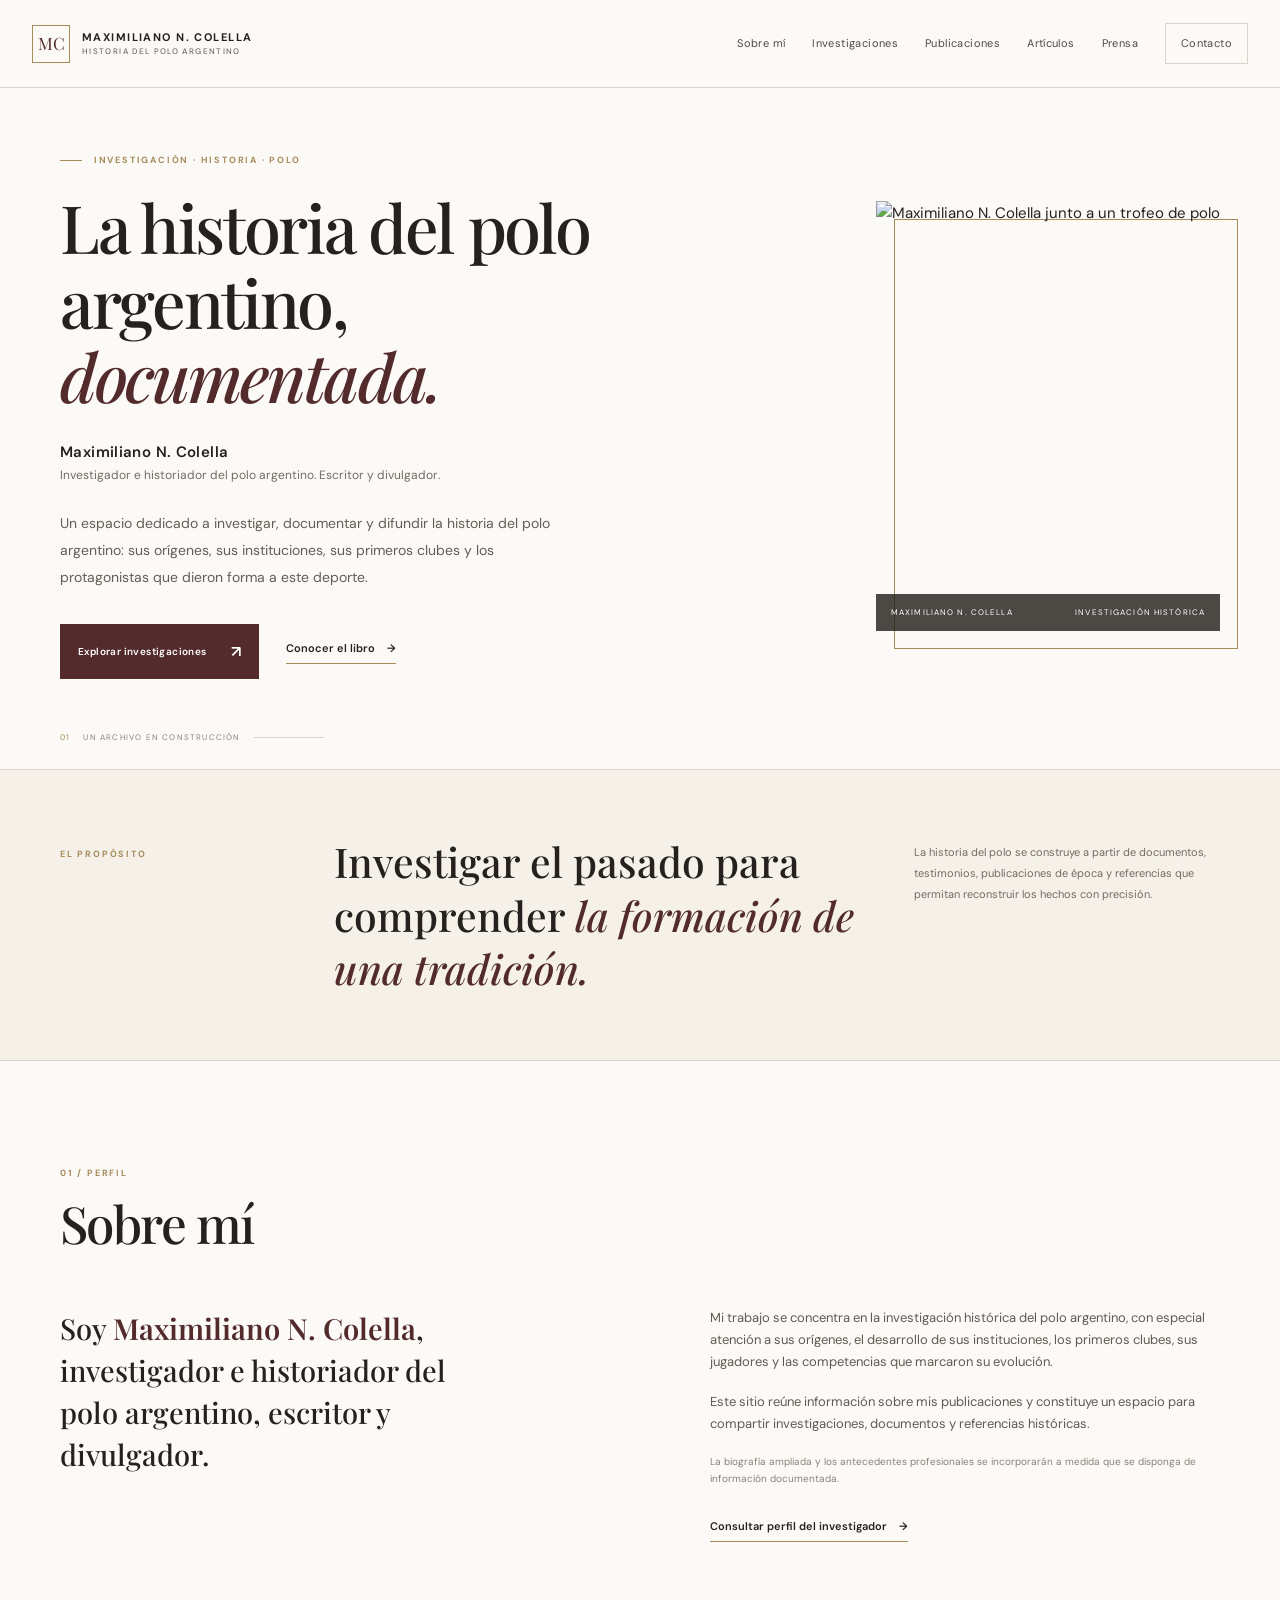
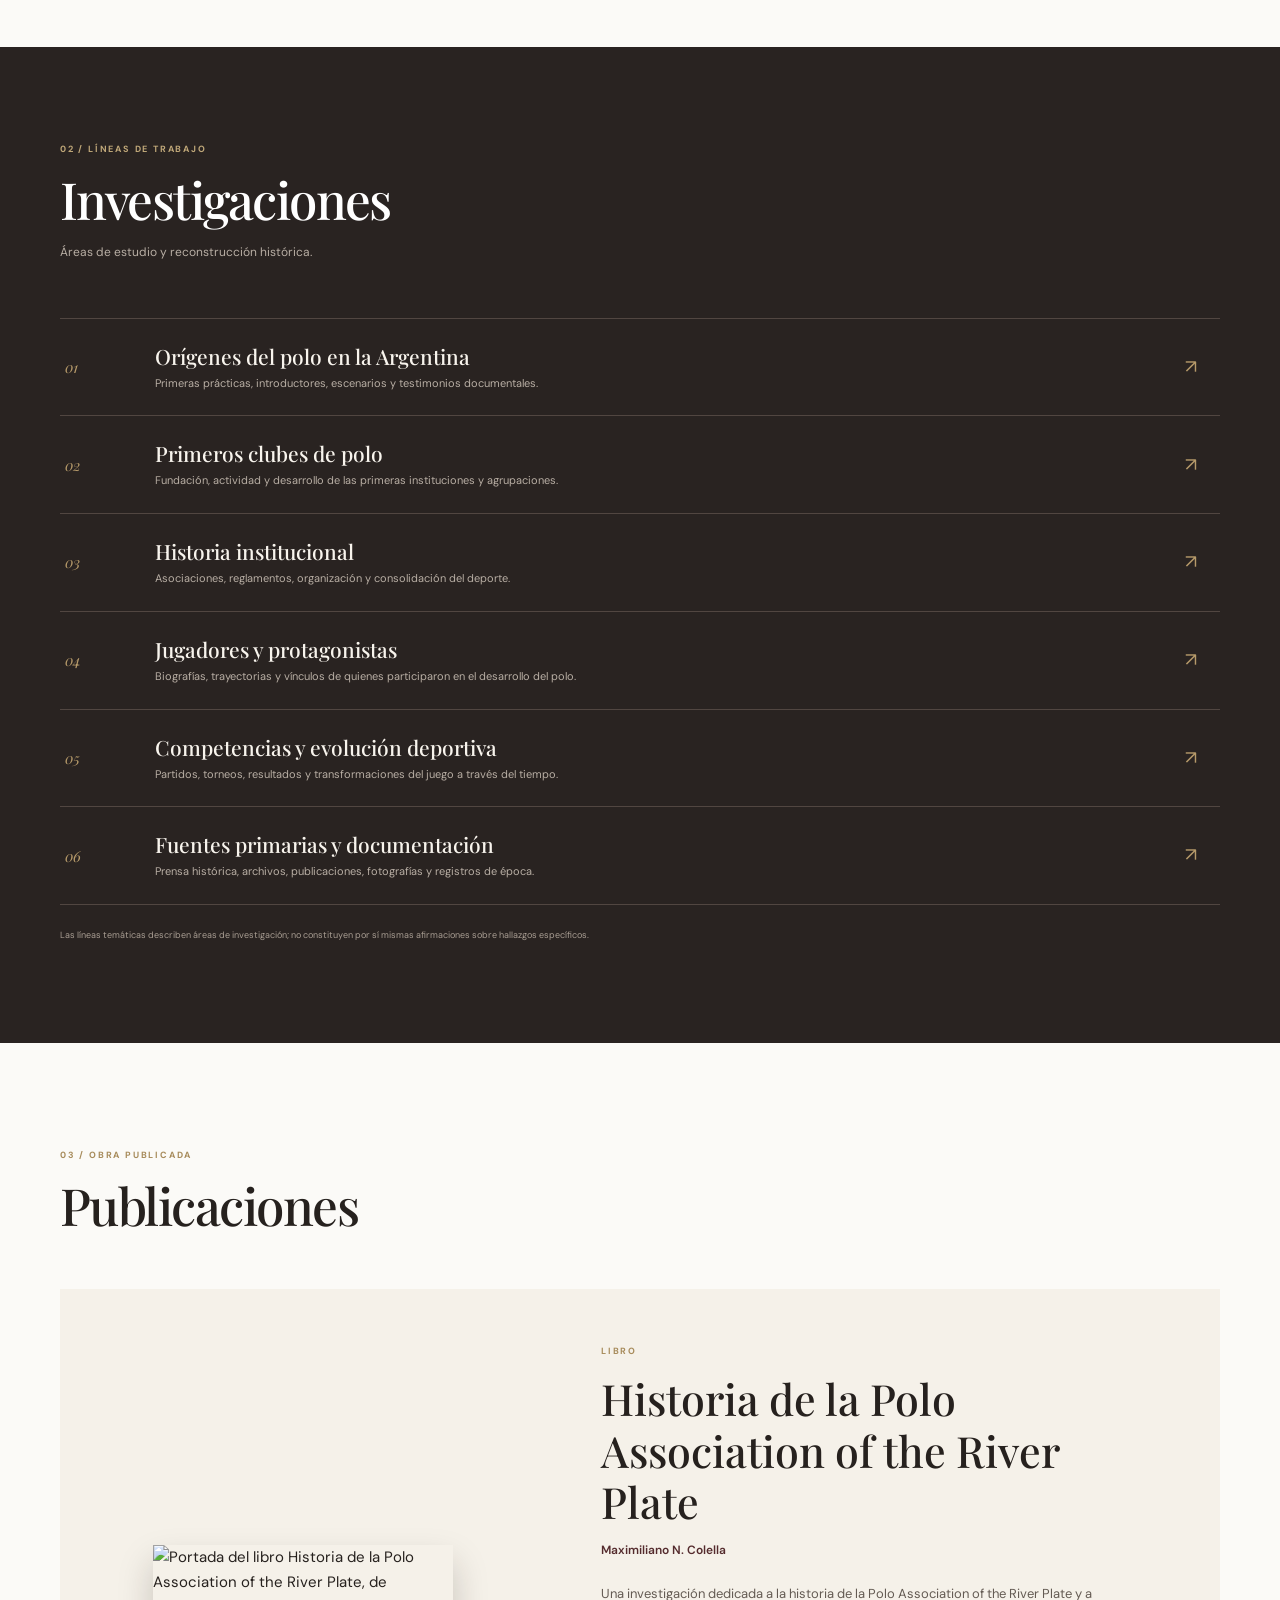
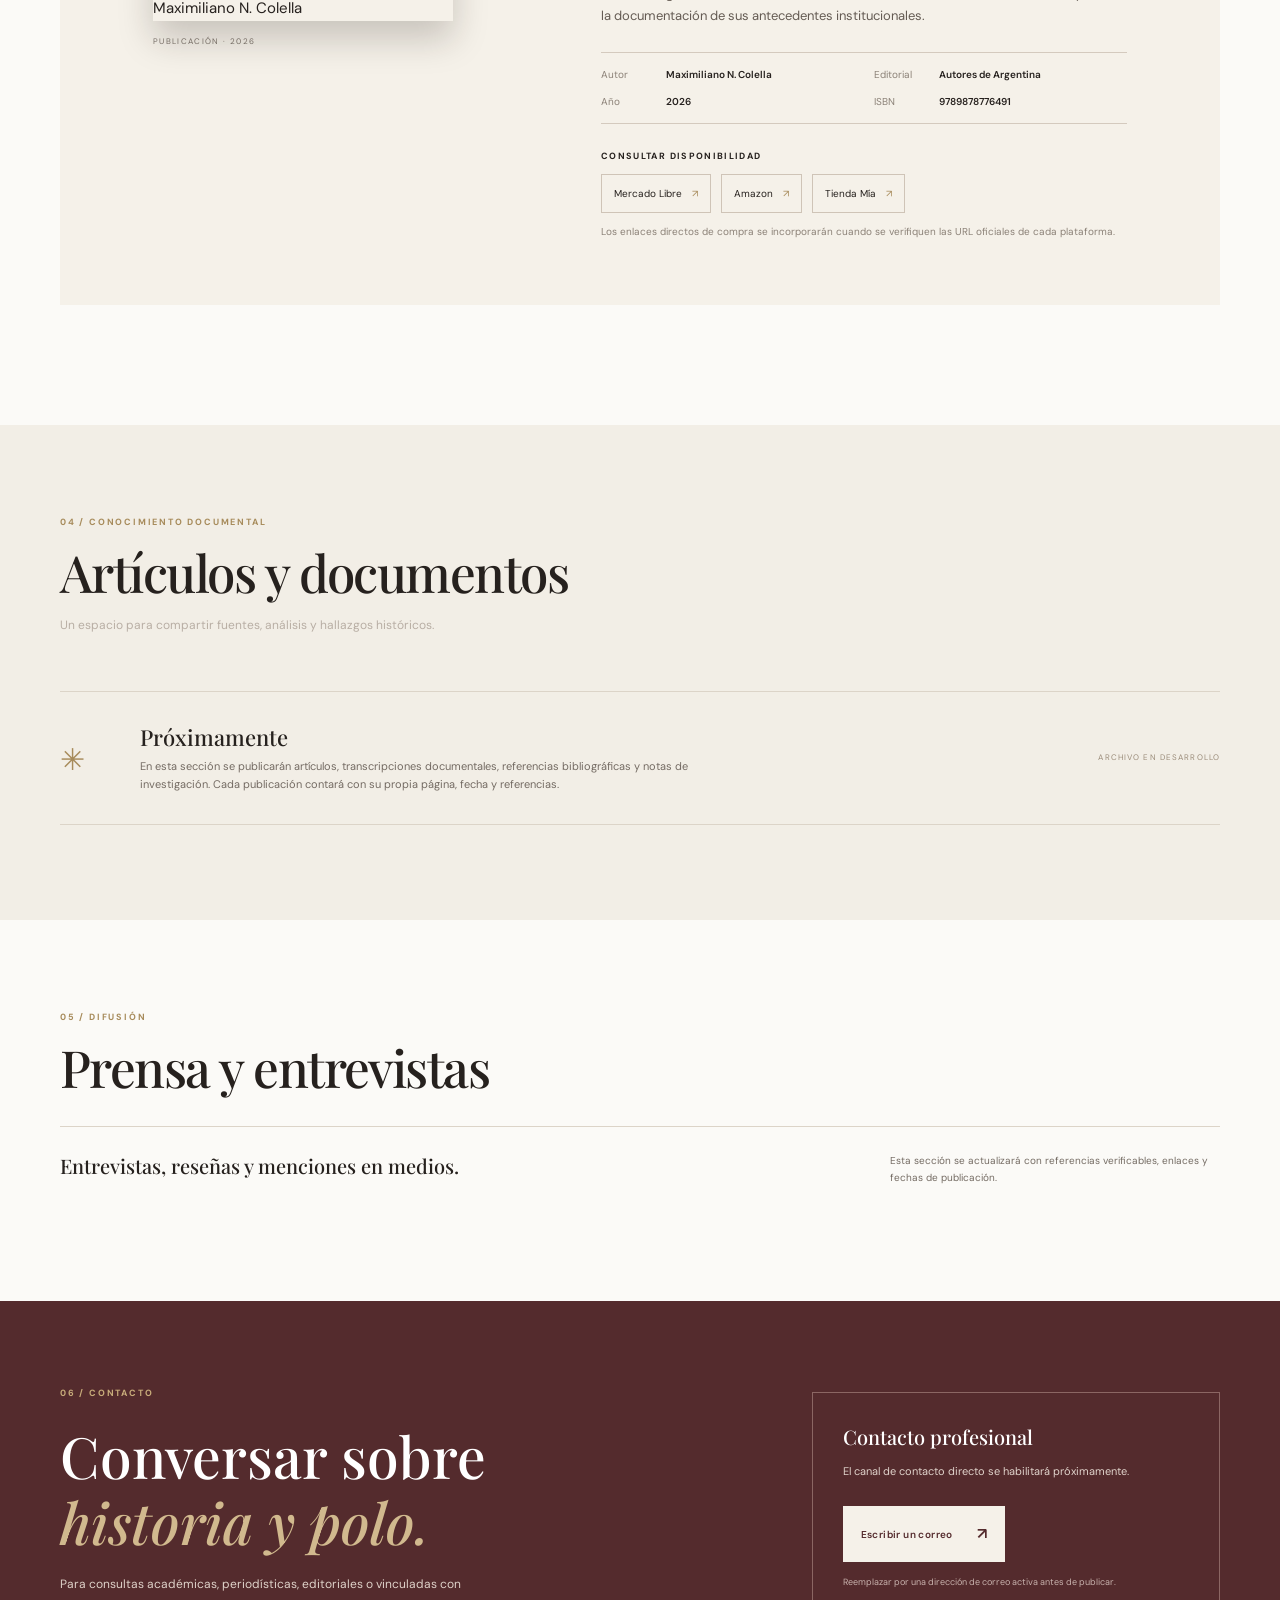
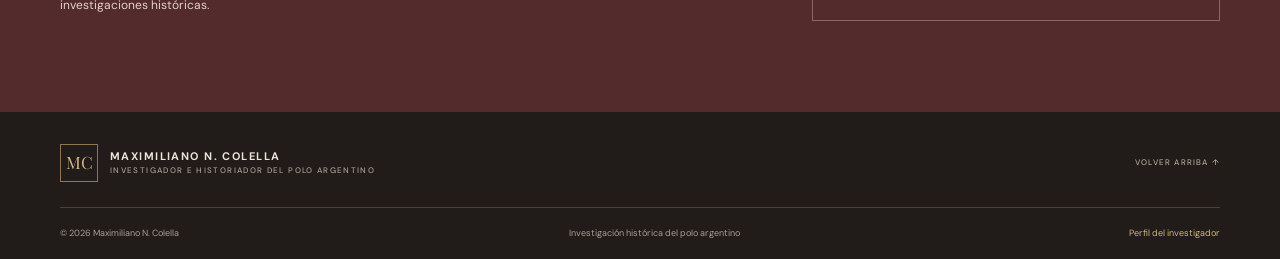
==== index.html @ 2bd2405d "Add files via upload" ====
<!doctype html>
<html lang="es-AR">
<head>
  <meta charset="utf-8">
  <meta name="viewport" content="width=device-width, initial-scale=1">
  <title>Maximiliano N. Colella | Investigador e historiador del polo argentino</title>
  <meta name="description" content="Sitio oficial de Maximiliano N. Colella, investigador e historiador del polo argentino, escritor y divulgador. Publicaciones e investigaciones sobre la historia del polo.">
  <meta name="author" content="Maximiliano N. Colella">
  <meta name="robots" content="index,follow,max-image-preview:large">
  <meta property="og:type" content="website">
  <meta property="og:locale" content="es_AR">
  <meta property="og:title" content="Maximiliano N. Colella | Historia del polo argentino">
  <meta property="og:description" content="Investigación histórica sobre los orígenes, las instituciones, los clubes y los protagonistas del polo argentino.">
  <meta property="og:image" content="assets/maximiliano-colella-trofeo.png">
  <meta name="theme-color" content="#f5f1e9">
  <link rel="canonical" href="https://TU-DOMINIO.com.ar/">
  <link rel="icon" href="assets/favicon.svg" type="image/svg+xml">
  <link rel="preconnect" href="https://fonts.googleapis.com">
  <link rel="preconnect" href="https://fonts.gstatic.com" crossorigin>
  <link href="https://fonts.googleapis.com/css2?family=DM+Sans:wght@400;500;600;700&family=Playfair+Display:wght@500;600;700&display=swap" rel="stylesheet">
  <link rel="stylesheet" href="styles.css">
  <script type="application/ld+json">
  {
    "@context":"https://schema.org",
    "@graph":[
      {
        "@type":"Person",
        "@id":"https://TU-DOMINIO.com.ar/#person",
        "name":"Maximiliano N. Colella",
        "jobTitle":"Investigador e historiador del polo argentino; escritor y divulgador",
        "description":"Investigador especializado en la historia del polo argentino.",
        "url":"https://TU-DOMINIO.com.ar/",
        "image":"https://TU-DOMINIO.com.ar/assets/maximiliano-colella-trofeo.png",
        "knowsAbout":["Historia del polo argentino","Orígenes del polo en Argentina","Historia institucional del polo","Primeros clubes de polo argentinos"]
      },
      {
        "@type":"Book",
        "@id":"https://TU-DOMINIO.com.ar/#libro-historia-parp",
        "name":"Historia de la Polo Association of the River Plate",
        "author":{"@id":"https://TU-DOMINIO.com.ar/#person"},
        "isbn":"9789878776491",
        "datePublished":"2026",
        "publisher":{"@type":"Organization","name":"Autores de Argentina"},
        "inLanguage":"es"
      },
      {
        "@type":"WebSite",
        "@id":"https://TU-DOMINIO.com.ar/#website",
        "url":"https://TU-DOMINIO.com.ar/",
        "name":"Maximiliano N. Colella",
        "inLanguage":"es-AR",
        "publisher":{"@id":"https://TU-DOMINIO.com.ar/#person"}
      }
    ]
  }
  </script>
</head>
<body>
  <a class="skip-link" href="#contenido">Saltar al contenido</a>
  <header class="site-header">
    <div class="nav-wrap">
      <a class="wordmark" href="#inicio" aria-label="Maximiliano N. Colella, inicio">
        <span class="monogram">MC</span><span class="wordmark-text">MAXIMILIANO N. COLELLA<small>HISTORIA DEL POLO ARGENTINO</small></span>
      </a>
      <button class="menu-toggle" aria-expanded="false" aria-controls="main-nav" aria-label="Abrir menú"><span></span><span></span></button>
      <nav id="main-nav" class="main-nav" aria-label="Navegación principal">
        <a href="#sobre-mi">Sobre mí</a><a href="#investigaciones">Investigaciones</a><a href="#publicaciones">Publicaciones</a><a href="#articulos">Artículos</a><a href="#prensa">Prensa</a><a href="#contacto" class="nav-contact">Contacto</a>
      </nav>
    </div>
  </header>

  <main id="contenido">
    <section class="hero section-shell" id="inicio">
      <div class="hero-copy">
        <p class="eyebrow"><span></span> INVESTIGACIÓN · HISTORIA · POLO</p>
        <h1>La historia del polo argentino, <em>documentada.</em></h1>
        <p class="hero-name">Maximiliano N. Colella</p>
        <p class="hero-role">Investigador e historiador del polo argentino. Escritor y divulgador.</p>
        <p class="hero-intro">Un espacio dedicado a investigar, documentar y difundir la historia del polo argentino: sus orígenes, sus instituciones, sus primeros clubes y los protagonistas que dieron forma a este deporte.</p>
        <div class="hero-actions"><a class="button button-dark" href="#investigaciones">Explorar investigaciones <span>↗</span></a><a class="text-link" href="#publicaciones">Conocer el libro <span>→</span></a></div>
      </div>
      <figure class="hero-photo">
        <img src="assets/maximiliano-colella-trofeo.png" alt="Maximiliano N. Colella junto a un trofeo de polo" fetchpriority="high">
        <figcaption><span>MAXIMILIANO N. COLELLA</span><span>INVESTIGACIÓN HISTÓRICA</span></figcaption>
      </figure>
      <div class="hero-index"><span>01</span><span>UN ARCHIVO EN CONSTRUCCIÓN</span><i></i></div>
    </section>

    <section class="intro-band">
      <div class="section-shell intro-grid">
        <p class="eyebrow">EL PROPÓSITO</p>
        <p class="intro-statement">Investigar el pasado para comprender <em>la formación de una tradición.</em></p>
        <p class="intro-note">La historia del polo se construye a partir de documentos, testimonios, publicaciones de época y referencias que permitan reconstruir los hechos con precisión.</p>
      </div>
    </section>

    <section class="section-shell section-block" id="sobre-mi">
      <div class="section-heading"><p class="eyebrow">01 / PERFIL</p><h2>Sobre mí</h2></div>
      <div class="about-grid">
        <div class="about-lead"><p class="large-copy">Soy <strong>Maximiliano N. Colella</strong>, investigador e historiador del polo argentino, escritor y divulgador.</p></div>
        <div class="about-body">
          <p>Mi trabajo se concentra en la investigación histórica del polo argentino, con especial atención a sus orígenes, el desarrollo de sus instituciones, los primeros clubes, sus jugadores y las competencias que marcaron su evolución.</p>
          <p>Este sitio reúne información sobre mis publicaciones y constituye un espacio para compartir investigaciones, documentos y referencias históricas.</p>
          <p class="note">La biografía ampliada y los antecedentes profesionales se incorporarán a medida que se disponga de información documentada.</p>
          <a class="text-link" href="investigador.html">Consultar perfil del investigador <span>→</span></a>
        </div>
      </div>
    </section>

    <section class="research-section" id="investigaciones">
      <div class="section-shell section-block">
        <div class="section-heading light-heading"><p class="eyebrow">02 / LÍNEAS DE TRABAJO</p><h2>Investigaciones</h2><p class="heading-note">Áreas de estudio y reconstrucción histórica.</p></div>
        <div class="research-list">
          <article class="research-item"><span class="research-number">01</span><div><h3>Orígenes del polo en la Argentina</h3><p>Primeras prácticas, introductores, escenarios y testimonios documentales.</p></div><span class="research-arrow">↗</span></article>
          <article class="research-item"><span class="research-number">02</span><div><h3>Primeros clubes de polo</h3><p>Fundación, actividad y desarrollo de las primeras instituciones y agrupaciones.</p></div><span class="research-arrow">↗</span></article>
          <article class="research-item"><span class="research-number">03</span><div><h3>Historia institucional</h3><p>Asociaciones, reglamentos, organización y consolidación del deporte.</p></div><span class="research-arrow">↗</span></article>
          <article class="research-item"><span class="research-number">04</span><div><h3>Jugadores y protagonistas</h3><p>Biografías, trayectorias y vínculos de quienes participaron en el desarrollo del polo.</p></div><span class="research-arrow">↗</span></article>
          <article class="research-item"><span class="research-number">05</span><div><h3>Competencias y evolución deportiva</h3><p>Partidos, torneos, resultados y transformaciones del juego a través del tiempo.</p></div><span class="research-arrow">↗</span></article>
          <article class="research-item"><span class="research-number">06</span><div><h3>Fuentes primarias y documentación</h3><p>Prensa histórica, archivos, publicaciones, fotografías y registros de época.</p></div><span class="research-arrow">↗</span></article>
        </div>
        <p class="research-footnote">Las líneas temáticas describen áreas de investigación; no constituyen por sí mismas afirmaciones sobre hallazgos específicos.</p>
      </div>
    </section>

    <section class="section-shell section-block publication-section" id="publicaciones">
      <div class="section-heading"><p class="eyebrow">03 / OBRA PUBLICADA</p><h2>Publicaciones</h2></div>
      <article class="book-feature">
        <div class="book-image-wrap"><img src="assets/historia-polo-association-river-plate.jpg" alt="Portada del libro Historia de la Polo Association of the River Plate, de Maximiliano N. Colella" loading="lazy"><span class="book-image-caption">PUBLICACIÓN · 2026</span></div>
        <div class="book-info">
          <p class="eyebrow">LIBRO</p>
          <h3>Historia de la Polo Association of the River Plate</h3>
          <p class="book-author">Maximiliano N. Colella</p>
          <p class="book-description">Una investigación dedicada a la historia de la Polo Association of the River Plate y a la documentación de sus antecedentes institucionales.</p>
          <dl class="book-data"><div><dt>Autor</dt><dd>Maximiliano N. Colella</dd></div><div><dt>Editorial</dt><dd>Autores de Argentina</dd></div><div><dt>Año</dt><dd>2026</dd></div><div><dt>ISBN</dt><dd>9789878776491</dd></div></dl>
          <p class="buy-label">Consultar disponibilidad</p>
          <div class="buy-links"><a href="#contacto" aria-label="Consultar compra en Mercado Libre">Mercado Libre <span>↗</span></a><a href="#contacto" aria-label="Consultar compra en Amazon">Amazon <span>↗</span></a><a href="#contacto" aria-label="Consultar compra en Tienda Mía">Tienda Mía <span>↗</span></a></div>
          <p class="note">Los enlaces directos de compra se incorporarán cuando se verifiquen las URL oficiales de cada plataforma.</p>
        </div>
      </article>
    </section>

    <section class="articles-section" id="articulos">
      <div class="section-shell section-block">
        <div class="section-heading"><p class="eyebrow">04 / CONOCIMIENTO DOCUMENTAL</p><h2>Artículos y documentos</h2><p class="heading-note">Un espacio para compartir fuentes, análisis y hallazgos históricos.</p></div>
        <div class="empty-state"><span class="empty-mark">✳</span><div><h3>Próximamente</h3><p>En esta sección se publicarán artículos, transcripciones documentales, referencias bibliográficas y notas de investigación. Cada publicación contará con su propia página, fecha y referencias.</p></div><span class="empty-label">ARCHIVO EN DESARROLLO</span></div>
      </div>
    </section>

    <section class="section-shell section-block press-section" id="prensa">
      <div class="section-heading"><p class="eyebrow">05 / DIFUSIÓN</p><h2>Prensa y entrevistas</h2></div>
      <div class="press-placeholder"><p>Entrevistas, reseñas y menciones en medios.</p><span>Esta sección se actualizará con referencias verificables, enlaces y fechas de publicación.</span></div>
    </section>

    <section class="contact-section" id="contacto">
      <div class="section-shell contact-grid">
        <div><p class="eyebrow">06 / CONTACTO</p><h2>Conversar sobre<br><em>historia y polo.</em></h2><p>Para consultas académicas, periodísticas, editoriales o vinculadas con investigaciones históricas.</p></div>
        <div class="contact-card"><p class="contact-card-title">Contacto profesional</p><p>El canal de contacto directo se habilitará próximamente.</p><a class="button button-light" href="mailto:CONTACTO@TU-DOMINIO.com.ar">Escribir un correo <span>↗</span></a><small>Reemplazar por una dirección de correo activa antes de publicar.</small></div>
      </div>
    </section>
  </main>

  <footer class="site-footer">
    <div class="section-shell footer-top"><a class="wordmark footer-wordmark" href="#inicio"><span class="monogram">MC</span><span class="wordmark-text">MAXIMILIANO N. COLELLA<small>INVESTIGADOR E HISTORIADOR DEL POLO ARGENTINO</small></span></a><a href="#inicio" class="back-top">VOLVER ARRIBA ↑</a></div>
    <div class="section-shell footer-bottom"><span>© <span id="year">2026</span> Maximiliano N. Colella</span><span>Investigación histórica del polo argentino</span><a href="investigador.html">Perfil del investigador</a></div>
  </footer>
  <script src="script.js"></script>
</body>
</html>
---- styles.css ----
@import url('https://fonts.googleapis.com/css2?family=DM+Sans:wght@400;500;600;700&family=Playfair+Display:ital,wght@0,500;0,600;0,700;1,500;1,600&display=swap');
:root{--paper:#f5f1e9;--white:#fbfaf7;--ink:#26211e;--muted:#746b63;--wine:#542b2d;--gold:#a78b5b;--line:#dcd4c8;--serif:'Playfair Display',Georgia,serif;--sans:'DM Sans',Arial,sans-serif}
*{box-sizing:border-box}html{scroll-behavior:smooth;scroll-padding-top:88px}body{margin:0;background:var(--white);color:var(--ink);font-family:var(--sans);font-size:15px;line-height:1.7;-webkit-font-smoothing:antialiased}a{color:inherit;text-decoration:none}.section-shell{width:min(1160px,calc(100% - 64px));margin-inline:auto}.skip-link{position:absolute;left:-999px;top:10px;background:white;padding:10px;z-index:100}.skip-link:focus{left:10px}.site-header{height:88px;border-bottom:1px solid var(--line);background:rgba(251,250,247,.96);position:sticky;top:0;z-index:20;backdrop-filter:blur(12px)}.nav-wrap{width:min(1320px,calc(100% - 64px));height:100%;margin:auto;display:flex;align-items:center;justify-content:space-between}.wordmark{display:flex;align-items:center;gap:12px}.monogram{width:38px;height:38px;border:1px solid var(--gold);display:grid;place-items:center;color:var(--wine);font-family:var(--serif);font-size:17px}.wordmark-text{font-size:11px;letter-spacing:.13em;font-weight:700;line-height:1.45}.wordmark-text small{display:block;font-size:8px;letter-spacing:.17em;color:var(--muted);font-weight:500}.main-nav{display:flex;align-items:center;gap:27px;font-size:11px;letter-spacing:.035em;color:#514943}.main-nav a{transition:color .2s}.main-nav a:hover,.text-link:hover{color:var(--gold)}.nav-contact{border:1px solid var(--line);padding:10px 15px}.menu-toggle{display:none;background:none;border:0}.hero{min-height:660px;display:grid;grid-template-columns:1.03fr .97fr;align-items:center;gap:8%;padding-top:65px;padding-bottom:90px;position:relative}.eyebrow{font-size:9px;letter-spacing:.2em;font-weight:700;color:var(--gold);margin:0 0 22px}.eyebrow span{display:inline-block;width:22px;height:1px;background:var(--gold);vertical-align:middle;margin-right:8px}.hero h1{font:500 clamp(42px,5.2vw,70px)/1.12 var(--serif);letter-spacing:-.035em;margin:0 0 28px;max-width:620px}.hero h1 em,.intro-statement em,.contact-section h2 em{color:var(--wine);font-weight:500}.hero-name{font:600 15px var(--sans);letter-spacing:.025em;margin:0 0 3px}.hero-role{font-size:12px;color:var(--muted);margin:0 0 25px}.hero-intro{font-size:14px;color:#655d56;max-width:490px;line-height:1.9}.hero-actions{display:flex;align-items:center;gap:27px;margin-top:34px}.button{display:inline-flex;align-items:center;gap:24px;padding:14px 18px;font-size:10px;letter-spacing:.04em;font-weight:600}.button span{font-size:16px}.button-dark{background:var(--wine);color:#fff}.button-dark:hover{background:#3e2022}.text-link{font-size:11px;font-weight:600;border-bottom:1px solid var(--gold);padding-bottom:5px}.text-link span{margin-left:9px}.hero-photo{margin:0;position:relative;max-width:490px;justify-self:end}.hero-photo:before{content:"";position:absolute;inset:18px -18px -18px 18px;border:1px solid var(--gold);z-index:0}.hero-photo img{display:block;width:100%;aspect-ratio:4/5;object-fit:cover;object-position:center 22%;position:relative;z-index:1;filter:saturate(.82)}.hero-photo figcaption{position:absolute;bottom:0;left:0;right:0;z-index:2;background:rgba(38,33,30,.82);color:#fff;padding:12px 15px;display:flex;justify-content:space-between;font-size:8px;letter-spacing:.14em}.hero-index{position:absolute;bottom:25px;left:0;right:0;display:flex;align-items:center;gap:13px;color:#8d8378;font-size:8px;letter-spacing:.15em}.hero-index span:first-child{color:var(--gold)}.hero-index i{height:1px;background:var(--line);width:70px}.intro-band{background:var(--paper);border-block:1px solid var(--line);padding:65px 0}.intro-grid{display:grid;grid-template-columns:.65fr 1.5fr .85fr;gap:40px;align-items:start}.intro-grid .eyebrow{margin-top:12px}.intro-statement{font:500 clamp(26px,3.2vw,42px)/1.3 var(--serif);margin:0;max-width:600px}.intro-note{font-size:11px;line-height:1.9;color:var(--muted);margin:7px 0 0}.section-block{padding-top:105px;padding-bottom:105px}.section-heading{margin-bottom:55px}.section-heading h2{font:500 clamp(37px,4vw,52px)/1.1 var(--serif);letter-spacing:-.03em;margin:0}.section-heading .eyebrow{margin-bottom:14px}.about-grid{display:grid;grid-template-columns:1fr 1fr;gap:12%}.large-copy{font:500 29px/1.45 var(--serif);margin:0;max-width:450px}.large-copy strong{color:var(--wine);font-weight:600}.about-body{max-width:510px;color:#625a53;font-size:13px}.about-body p{margin:0 0 18px}.about-body .note,.note{font-size:10px;color:#8b8177;line-height:1.7}.about-body .text-link{display:inline-block;margin-top:12px;color:var(--ink)}.research-section{background:#292321;color:#f8f4ed}.research-section .section-block{padding-top:95px;padding-bottom:100px}.light-heading .eyebrow{color:#c0a879}.light-heading h2{color:#fff}.heading-note{color:#b8aea4;font-size:12px;margin:15px 0 0}.research-list{border-top:1px solid #514641}.research-item{display:grid;grid-template-columns:70px 1fr 30px;gap:20px;align-items:center;padding:23px 5px;border-bottom:1px solid #514641}.research-number{font:italic 15px var(--serif);color:#b69a6a}.research-item h3{font:500 21px var(--serif);margin:0 0 4px}.research-item p{font-size:11px;color:#b8aea4;margin:0}.research-arrow{color:#b69a6a;font-size:19px}.research-footnote{font-size:9px;color:#a99e93;margin:23px 0 0}.publication-section{padding-bottom:120px}.book-feature{display:grid;grid-template-columns:.8fr 1.2fr;gap:10%;align-items:center;background:var(--paper);padding:55px 8%}.book-image-wrap{max-width:300px;position:relative}.book-image-wrap img{width:100%;display:block;box-shadow:0 18px 35px #21191435}.book-image-caption{display:block;font-size:8px;letter-spacing:.17em;color:var(--muted);margin-top:14px}.book-info .eyebrow{margin-bottom:14px}.book-info h3{font:500 clamp(29px,3.4vw,43px)/1.2 var(--serif);margin:0 0 12px;max-width:530px}.book-author{font-size:12px;color:var(--wine);font-weight:600;margin:0 0 23px}.book-description{font-size:13px;color:#645b53;max-width:500px}.book-data{border-top:1px solid #d4cabe;border-bottom:1px solid #d4cabe;margin:25px 0;padding:13px 0;display:grid;grid-template-columns:1fr 1fr;gap:10px 20px}.book-data div{display:flex;gap:10px;font-size:10px}.book-data dt{color:#8b8177;min-width:55px}.book-data dd{margin:0;font-weight:600}.buy-label{font-size:9px;letter-spacing:.15em;text-transform:uppercase;font-weight:700}.buy-links{display:flex;flex-wrap:wrap;gap:10px}.buy-links a{border:1px solid #cfc4b7;padding:10px 12px;font-size:10px}.buy-links a:hover{background:var(--wine);color:white;border-color:var(--wine)}.buy-links span{color:var(--gold);margin-left:7px}.articles-section{background:#f2eee6}.articles-section .section-block{padding-top:90px;padding-bottom:95px}.empty-state{border-top:1px solid var(--line);border-bottom:1px solid var(--line);padding:30px 0;display:grid;grid-template-columns:60px 1fr auto;gap:20px;align-items:center}.empty-mark{font:30px var(--serif);color:var(--gold)}.empty-state h3{font:500 22px var(--serif);margin:0 0 5px}.empty-state p{font-size:11px;color:var(--muted);max-width:600px;margin:0}.empty-label{font-size:8px;letter-spacing:.14em;color:#9b8c7a}.press-section{padding-top:90px;padding-bottom:90px}.press-section .section-heading{margin-bottom:30px}.press-placeholder{border-top:1px solid var(--line);padding:25px 0;display:flex;justify-content:space-between;gap:20px}.press-placeholder p{font:500 20px var(--serif);margin:0}.press-placeholder span{font-size:10px;color:var(--muted);max-width:330px}.contact-section{background:var(--wine);color:#fff;padding:85px 0}.contact-grid{display:grid;grid-template-columns:1.2fr .8fr;gap:12%;align-items:center}.contact-section .eyebrow{color:#c9ad7b}.contact-section h2{font:500 clamp(38px,4.5vw,57px)/1.15 var(--serif);margin:0 0 20px}.contact-section h2 em{color:#d1b98e}.contact-section>div>div>p:last-child{color:#dfd2c9;font-size:12px;max-width:410px}.contact-card{border:1px solid #8b6663;padding:30px}.contact-card-title{font:500 20px var(--serif);margin:0 0 12px}.contact-card p:nth-child(2){font-size:11px;color:#e0d3cb}.button-light{background:var(--paper);color:var(--wine);margin-top:15px}.contact-card small{display:block;color:#c8b2ad;font-size:9px;margin-top:13px}.site-footer{background:#211c1a;color:#eae3d9;padding:32px 0 18px}.footer-top{display:flex;align-items:center;justify-content:space-between;padding-bottom:25px;border-bottom:1px solid #4b403a}.footer-wordmark .monogram{color:#d0b783;border-color:#8e7650}.footer-wordmark .wordmark-text small{color:#a99e93}.back-top{font-size:8px;letter-spacing:.15em;color:#c7bba9}.footer-bottom{display:flex;justify-content:space-between;gap:15px;padding-top:18px;color:#a99e93;font-size:9px}.footer-bottom a{color:#d0b783}
@media(max-width:900px){.main-nav{gap:14px}.main-nav a{font-size:10px}.hero{gap:5%}.book-feature{gap:7%;padding:45px 6%}.section-shell{width:min(100% - 48px,1160px)}}
@media(max-width:700px){.site-header{height:72px}.nav-wrap{width:calc(100% - 38px)}.menu-toggle{display:flex;flex-direction:column;gap:5px;padding:10px}.menu-toggle span{width:22px;height:1px;background:var(--ink)}.main-nav{display:none;position:absolute;top:72px;left:0;right:0;background:var(--white);padding:18px 24px 25px;border-bottom:1px solid var(--line);flex-direction:column;align-items:stretch;gap:0}.main-nav.open{display:flex}.main-nav a{padding:12px 0;border-bottom:1px solid var(--line);font-size:12px}.main-nav .nav-contact{border:0;padding:12px 0}.section-shell{width:calc(100% - 40px)}.hero{display:flex;flex-direction:column;align-items:stretch;gap:42px;padding-top:65px;padding-bottom:85px}.hero h1{font-size:46px}.hero-photo{width:82%;max-width:420px;align-self:center;margin-right:12px}.hero-photo figcaption{font-size:7px}.hero-index{bottom:25px}.hero-actions{gap:18px;flex-wrap:wrap}.intro-band{padding:48px 0}.intro-grid{grid-template-columns:1fr;gap:12px}.intro-grid .eyebrow{margin:0}.intro-statement{font-size:32px}.intro-note{max-width:450px}.section-block{padding-top:75px;padding-bottom:75px}.section-heading{margin-bottom:35px}.about-grid{grid-template-columns:1fr;gap:24px}.large-copy{font-size:26px}.research-section .section-block{padding-top:75px;padding-bottom:75px}.research-item{grid-template-columns:35px 1fr 20px;gap:12px;padding:19px 0}.research-item h3{font-size:18px}.research-item p{font-size:10px}.book-feature{grid-template-columns:1fr;gap:35px;padding:30px 24px}.book-image-wrap{width:75%;max-width:260px;margin:auto}.book-info h3{font-size:34px}.book-data{grid-template-columns:1fr}.empty-state{grid-template-columns:35px 1fr}.empty-label{grid-column:2}.press-placeholder{display:block}.press-placeholder span{display:block;margin-top:12px}.contact-grid{grid-template-columns:1fr;gap:30px}.contact-section{padding:70px 0}.contact-card{padding:24px}.footer-top{align-items:flex-start;gap:20px}.footer-bottom{flex-direction:column;gap:8px}.wordmark-text{font-size:10px}.wordmark-text small{font-size:7px}}
@media(prefers-reduced-motion:reduce){html{scroll-behavior:auto}*,*::before,*::after{animation-duration:.01ms!important;transition-duration:.01ms!important}}
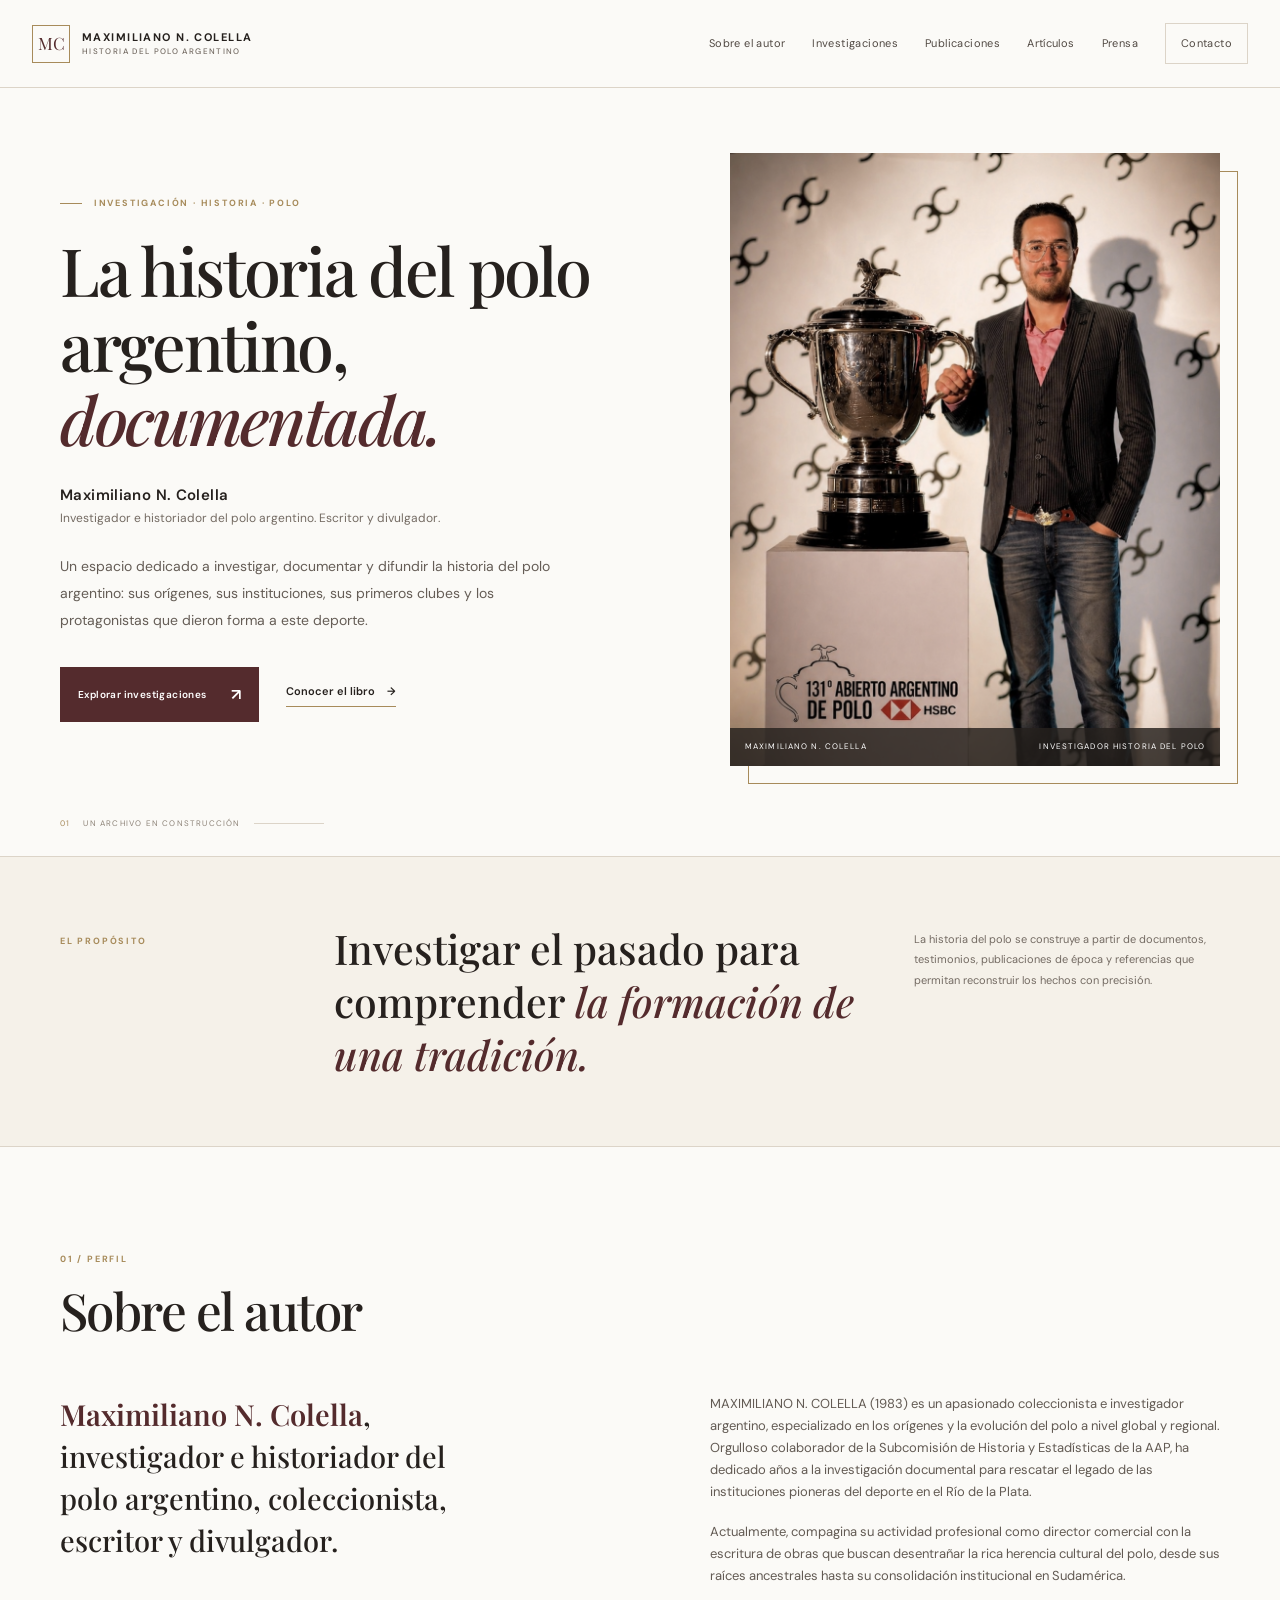
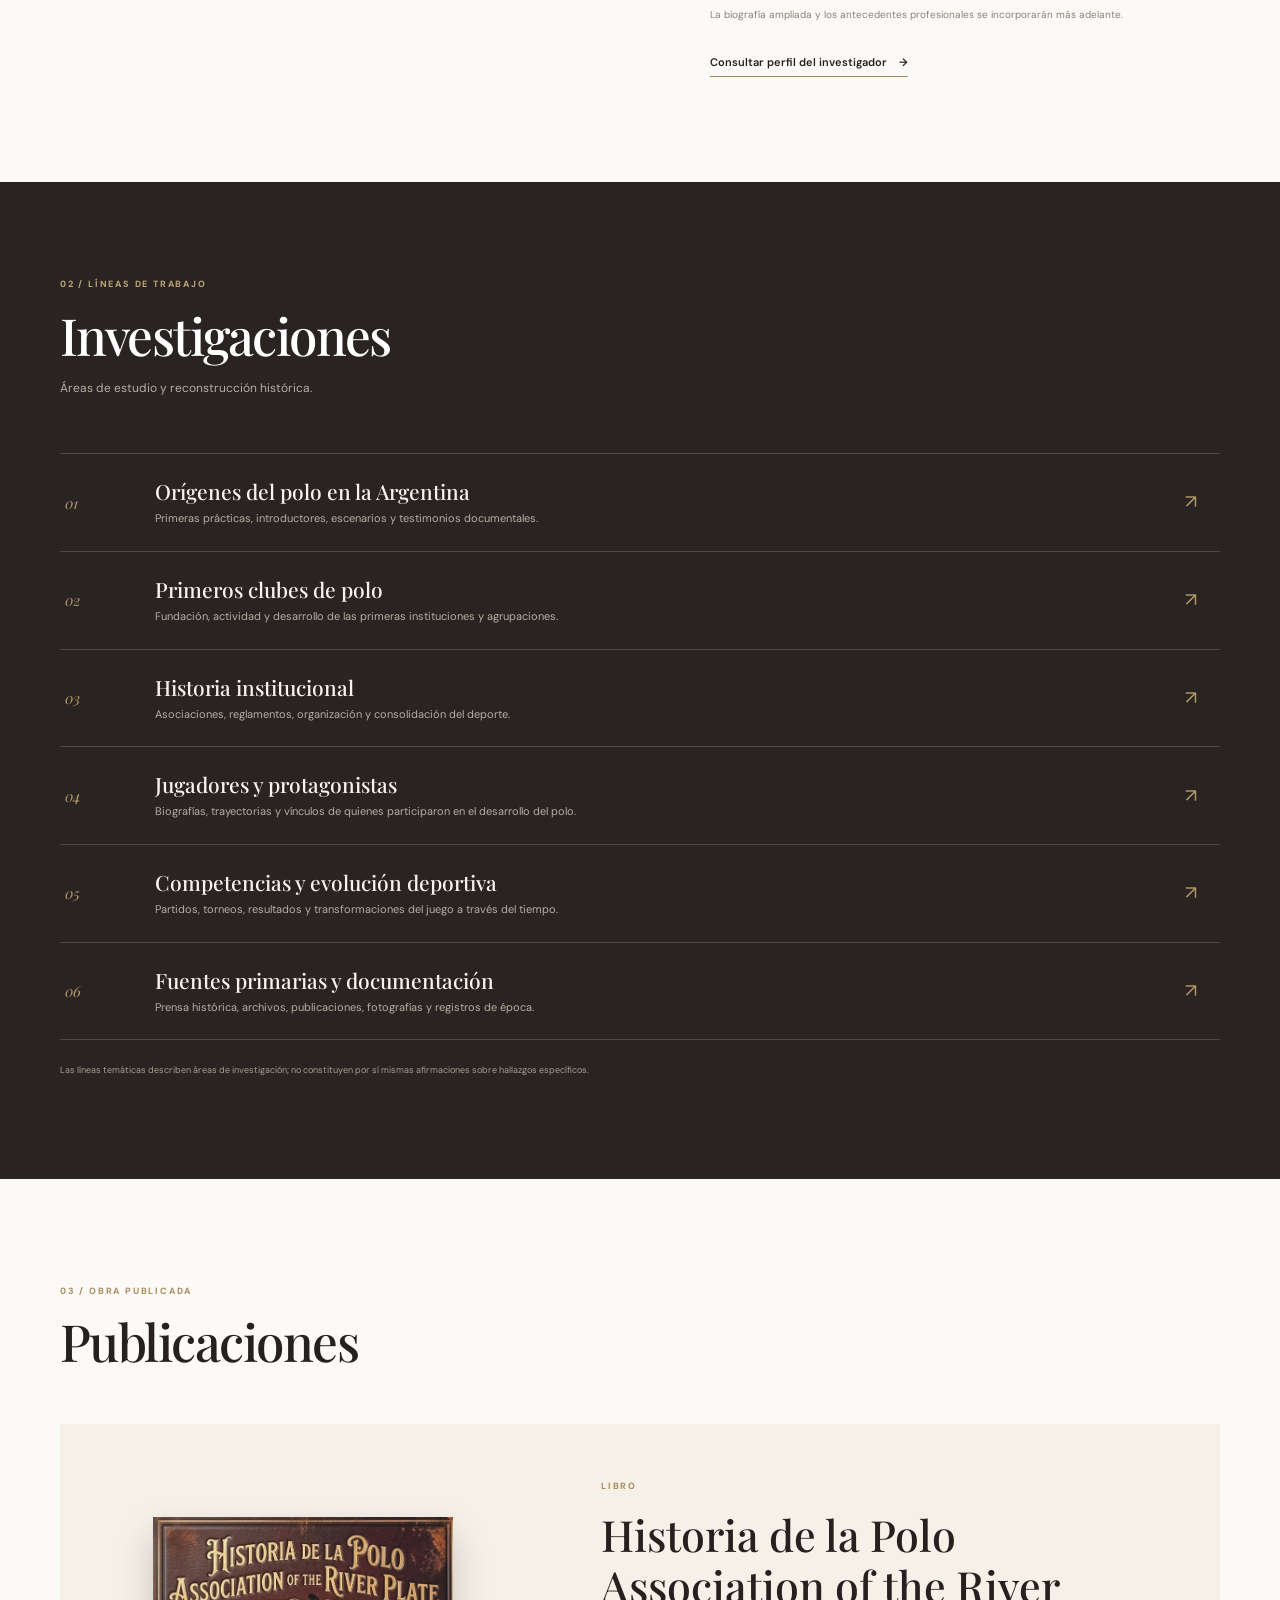
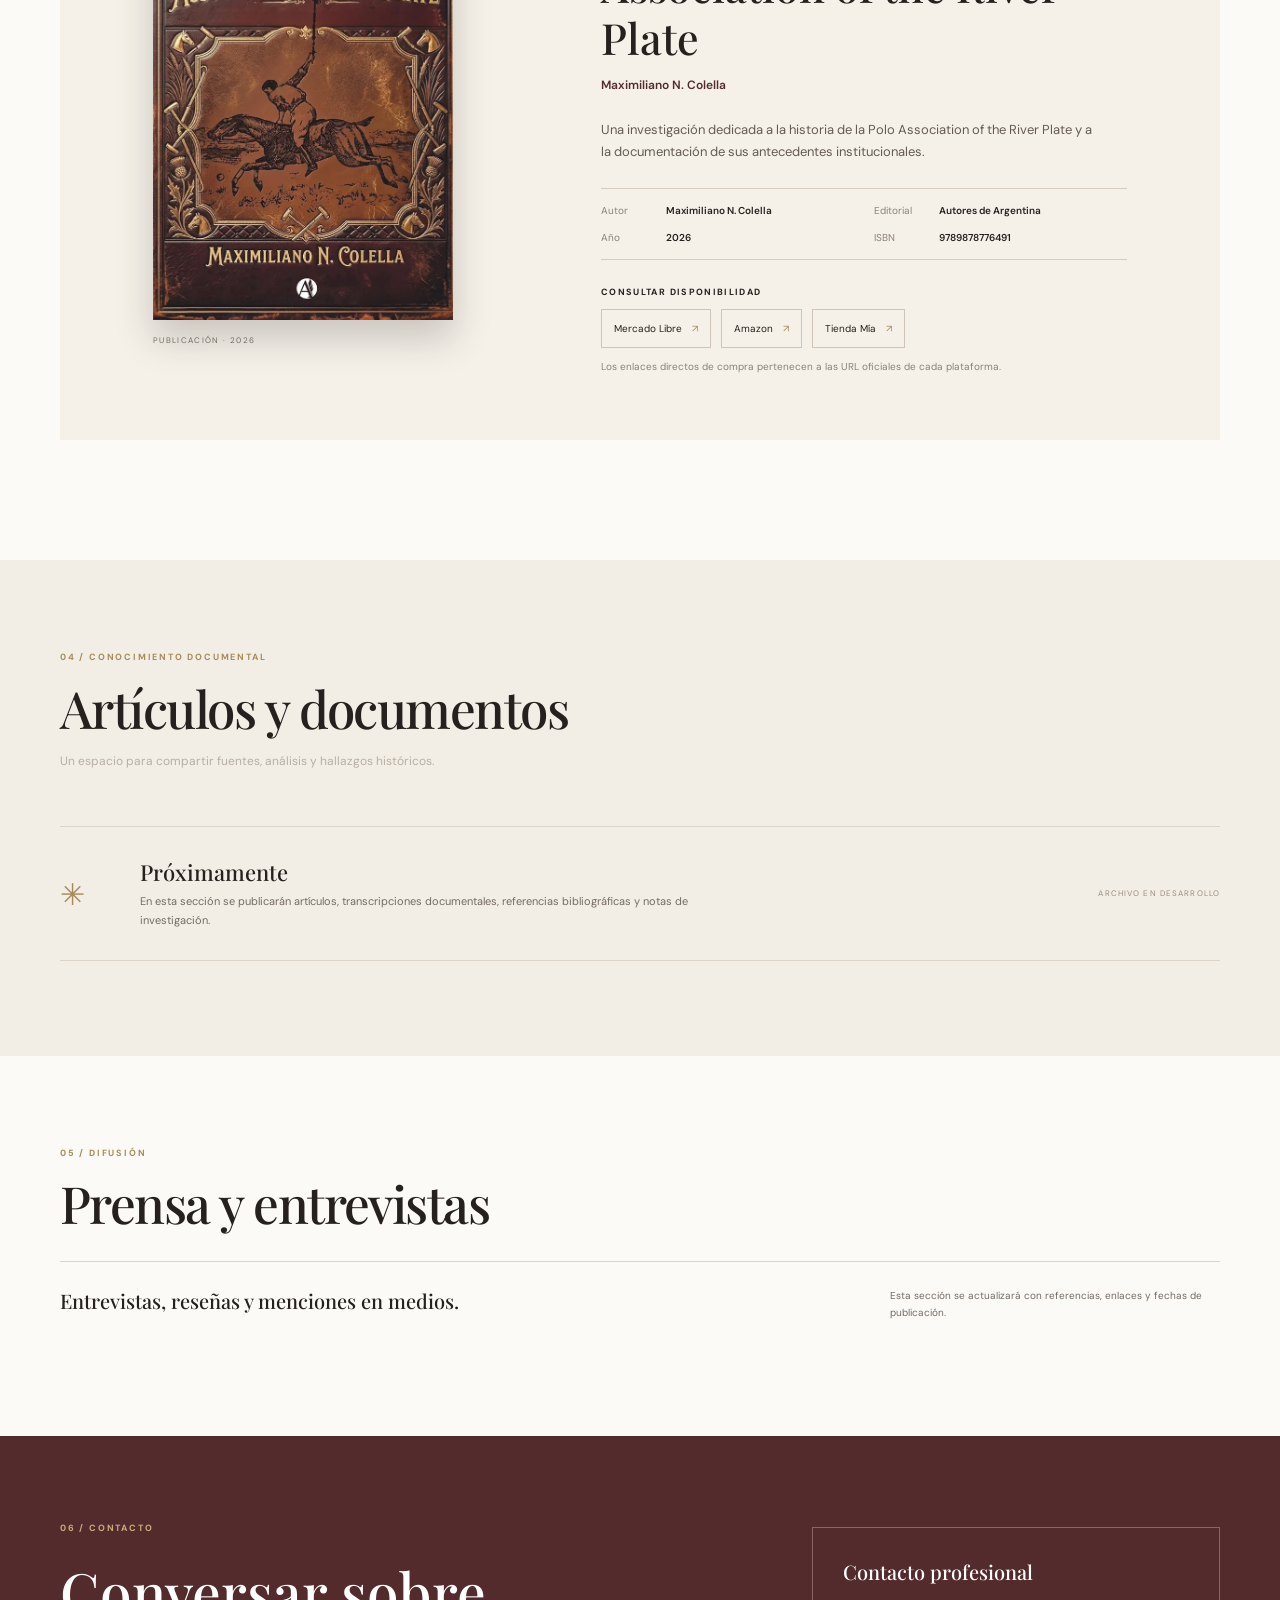
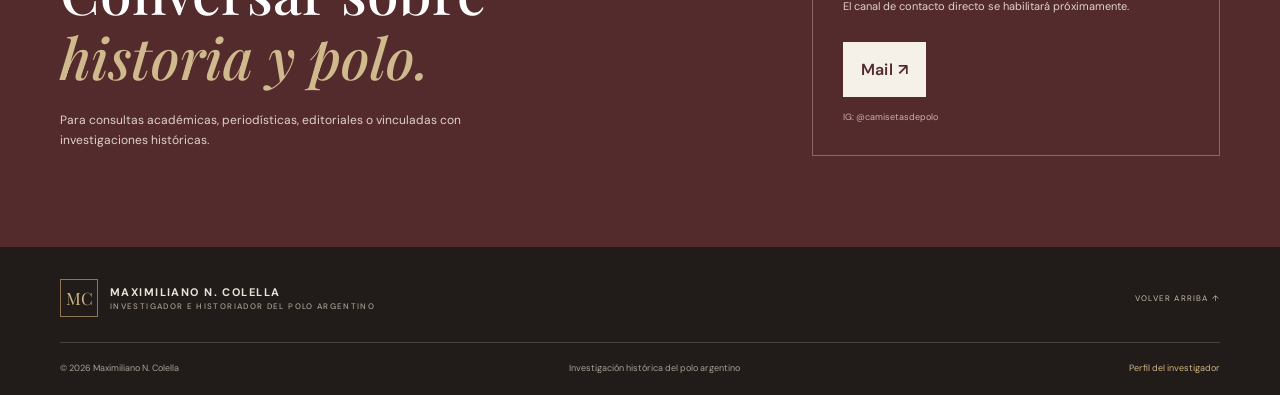
==== commit 4f6105e4: "Add files via upload" ====
--- a/index.html
+++ b/index.html
@@ -10,7 +10,7 @@
   <meta property="og:type" content="website">
   <meta property="og:locale" content="es_AR">
   <meta property="og:title" content="Maximiliano N. Colella | Historia del polo argentino">
-  <meta property="og:description" content="Investigación histórica sobre los orígenes, las instituciones, los clubes y los protagonistas del polo argentino.">
+  <meta property="og:description" content="Historical research into the origins, institutions, clubs, and key figures of Argentine polo.">
   <meta property="og:image" content="assets/maximiliano-colella-trofeo.png">
   <meta name="theme-color" content="#f5f1e9">
   <link rel="canonical" href="https://TU-DOMINIO.com.ar/">
@@ -31,7 +31,7 @@
         "description":"Investigador especializado en la historia del polo argentino.",
         "url":"https://TU-DOMINIO.com.ar/",
         "image":"https://TU-DOMINIO.com.ar/assets/maximiliano-colella-trofeo.png",
-        "knowsAbout":["Historia del polo argentino","Orígenes del polo en Argentina","Historia institucional del polo","Primeros clubes de polo argentinos"]
+        "knowsAbout":["Historia del polo argentino","Origenes del polo en Argentina","Historia institucional del polo","Primeros clubes de polo argentinos"]
       },
       {
         "@type":"Book",
@@ -64,7 +64,7 @@
       </a>
       <button class="menu-toggle" aria-expanded="false" aria-controls="main-nav" aria-label="Abrir menú"><span></span><span></span></button>
       <nav id="main-nav" class="main-nav" aria-label="Navegación principal">
-        <a href="#sobre-mi">Sobre mí</a><a href="#investigaciones">Investigaciones</a><a href="#publicaciones">Publicaciones</a><a href="#articulos">Artículos</a><a href="#prensa">Prensa</a><a href="#contacto" class="nav-contact">Contacto</a>
+        <a href="#sobre-mi">Sobre el autor</a><a href="#investigaciones">Investigaciones</a><a href="#publicaciones">Publicaciones</a><a href="#articulos">Artículos</a><a href="#prensa">Prensa</a><a href="#contacto" class="nav-contact">Contacto</a>
       </nav>
     </div>
   </header>
@@ -80,8 +80,8 @@
         <div class="hero-actions"><a class="button button-dark" href="#investigaciones">Explorar investigaciones <span>↗</span></a><a class="text-link" href="#publicaciones">Conocer el libro <span>→</span></a></div>
       </div>
       <figure class="hero-photo">
-        <img src="assets/maximiliano-colella-trofeo.png" alt="Maximiliano N. Colella junto a un trofeo de polo" fetchpriority="high">
-        <figcaption><span>MAXIMILIANO N. COLELLA</span><span>INVESTIGACIÓN HISTÓRICA</span></figcaption>
+        <img src="maximilianocolella.png" alt="Maximiliano N. Colella junto al trofeo del Abierto Argentino de Polo" fetchpriority="high">
+        <figcaption><span>MAXIMILIANO N. COLELLA</span><span>INVESTIGADOR HISTORIA DEL POLO</span></figcaption>
       </figure>
       <div class="hero-index"><span>01</span><span>UN ARCHIVO EN CONSTRUCCIÓN</span><i></i></div>
     </section>
@@ -95,13 +95,13 @@
     </section>
 
     <section class="section-shell section-block" id="sobre-mi">
-      <div class="section-heading"><p class="eyebrow">01 / PERFIL</p><h2>Sobre mí</h2></div>
+      <div class="section-heading"><p class="eyebrow">01 / PERFIL</p><h2>Sobre el autor</h2></div>
       <div class="about-grid">
-        <div class="about-lead"><p class="large-copy">Soy <strong>Maximiliano N. Colella</strong>, investigador e historiador del polo argentino, escritor y divulgador.</p></div>
+        <div class="about-lead"><p class="large-copy"> <strong>Maximiliano N. Colella</strong>, investigador e historiador del polo argentino, coleccionista, escritor y divulgador.</p></div>
         <div class="about-body">
-          <p>Mi trabajo se concentra en la investigación histórica del polo argentino, con especial atención a sus orígenes, el desarrollo de sus instituciones, los primeros clubes, sus jugadores y las competencias que marcaron su evolución.</p>
-          <p>Este sitio reúne información sobre mis publicaciones y constituye un espacio para compartir investigaciones, documentos y referencias históricas.</p>
-          <p class="note">La biografía ampliada y los antecedentes profesionales se incorporarán a medida que se disponga de información documentada.</p>
+          <p>MAXIMILIANO N. COLELLA (1983) es un apasionado coleccionista e investigador argentino, especializado en los orígenes y la evolución del polo a nivel global y regional. Orgulloso colaborador de la Subcomisión de Historia y Estadísticas de la AAP, ha dedicado años a la investigación documental para rescatar el legado de las instituciones pioneras del deporte en el Río de la Plata.</p>
+          <p>Actualmente, compagina su actividad profesional como director comercial con la escritura de obras que buscan desentrañar la rica herencia cultural del polo, desde sus raíces ancestrales hasta su consolidación institucional en Sudamérica.</p>
+          <p class="note">La biografía ampliada y los antecedentes profesionales se incorporarán más adelante.</p>
           <a class="text-link" href="investigador.html">Consultar perfil del investigador <span>→</span></a>
         </div>
       </div>
@@ -125,7 +125,7 @@
     <section class="section-shell section-block publication-section" id="publicaciones">
       <div class="section-heading"><p class="eyebrow">03 / OBRA PUBLICADA</p><h2>Publicaciones</h2></div>
       <article class="book-feature">
-        <div class="book-image-wrap"><img src="assets/historia-polo-association-river-plate.jpg" alt="Portada del libro Historia de la Polo Association of the River Plate, de Maximiliano N. Colella" loading="lazy"><span class="book-image-caption">PUBLICACIÓN · 2026</span></div>
+        <div class="book-image-wrap"><img src="historiadelpoloargentino.jpg" alt="Portada del libro Historia de la Polo Association of the River Plate (Historia del Polo Argentino), de Maximiliano N. Colella" loading="lazy"><span class="book-image-caption">PUBLICACIÓN · 2026</span></div>
         <div class="book-info">
           <p class="eyebrow">LIBRO</p>
           <h3>Historia de la Polo Association of the River Plate</h3>
@@ -133,8 +133,8 @@
           <p class="book-description">Una investigación dedicada a la historia de la Polo Association of the River Plate y a la documentación de sus antecedentes institucionales.</p>
           <dl class="book-data"><div><dt>Autor</dt><dd>Maximiliano N. Colella</dd></div><div><dt>Editorial</dt><dd>Autores de Argentina</dd></div><div><dt>Año</dt><dd>2026</dd></div><div><dt>ISBN</dt><dd>9789878776491</dd></div></dl>
           <p class="buy-label">Consultar disponibilidad</p>
-          <div class="buy-links"><a href="#contacto" aria-label="Consultar compra en Mercado Libre">Mercado Libre <span>↗</span></a><a href="#contacto" aria-label="Consultar compra en Amazon">Amazon <span>↗</span></a><a href="#contacto" aria-label="Consultar compra en Tienda Mía">Tienda Mía <span>↗</span></a></div>
-          <p class="note">Los enlaces directos de compra se incorporarán cuando se verifiquen las URL oficiales de cada plataforma.</p>
+          <div class="buy-links"><a href="https://meli.la/1xHs2ef" aria-label="Consultar compra en Mercado Libre">Mercado Libre <span>↗</span></a><a href="https://www.amazon.com/dp/987878519X" aria-label="Consultar compra en Amazon">Amazon <span>↗</span></a><a href="https://tiendamia.com.ar/p/amz/987878519x/historia-de-la-polo-association-of-the-river-plate-spanish" aria-label="Consultar compra en Tienda Mía">Tienda Mía <span>↗</span></a></div>
+          <p class="note">Los enlaces directos de compra pertenecen a las URL oficiales de cada plataforma.</p>
         </div>
       </article>
     </section>
@@ -142,19 +142,19 @@
     <section class="articles-section" id="articulos">
       <div class="section-shell section-block">
         <div class="section-heading"><p class="eyebrow">04 / CONOCIMIENTO DOCUMENTAL</p><h2>Artículos y documentos</h2><p class="heading-note">Un espacio para compartir fuentes, análisis y hallazgos históricos.</p></div>
-        <div class="empty-state"><span class="empty-mark">✳</span><div><h3>Próximamente</h3><p>En esta sección se publicarán artículos, transcripciones documentales, referencias bibliográficas y notas de investigación. Cada publicación contará con su propia página, fecha y referencias.</p></div><span class="empty-label">ARCHIVO EN DESARROLLO</span></div>
+        <div class="empty-state"><span class="empty-mark">✳</span><div><h3>Próximamente</h3><p>En esta sección se publicarán artículos, transcripciones documentales, referencias bibliográficas y notas de investigación.</p></div><span class="empty-label">ARCHIVO EN DESARROLLO</span></div>
       </div>
     </section>
 
     <section class="section-shell section-block press-section" id="prensa">
       <div class="section-heading"><p class="eyebrow">05 / DIFUSIÓN</p><h2>Prensa y entrevistas</h2></div>
-      <div class="press-placeholder"><p>Entrevistas, reseñas y menciones en medios.</p><span>Esta sección se actualizará con referencias verificables, enlaces y fechas de publicación.</span></div>
+      <div class="press-placeholder"><p>Entrevistas, reseñas y menciones en medios.</p><span>Esta sección se actualizará con referencias, enlaces y fechas de publicación.</span></div>
     </section>
 
     <section class="contact-section" id="contacto">
       <div class="section-shell contact-grid">
         <div><p class="eyebrow">06 / CONTACTO</p><h2>Conversar sobre<br><em>historia y polo.</em></h2><p>Para consultas académicas, periodísticas, editoriales o vinculadas con investigaciones históricas.</p></div>
-        <div class="contact-card"><p class="contact-card-title">Contacto profesional</p><p>El canal de contacto directo se habilitará próximamente.</p><a class="button button-light" href="mailto:CONTACTO@TU-DOMINIO.com.ar">Escribir un correo <span>↗</span></a><small>Reemplazar por una dirección de correo activa antes de publicar.</small></div>
+        <div class="contact-card"><p class="contact-card-title">Contacto profesional</p><p>El canal de contacto directo se habilitará próximamente.</p><a class="button button-light" href="mailto:maxicolella@gmail.com"> <span>Mail ↗</span></a><small>IG: @camisetasdepolo</small></div>
       </div>
     </section>
   </main>
